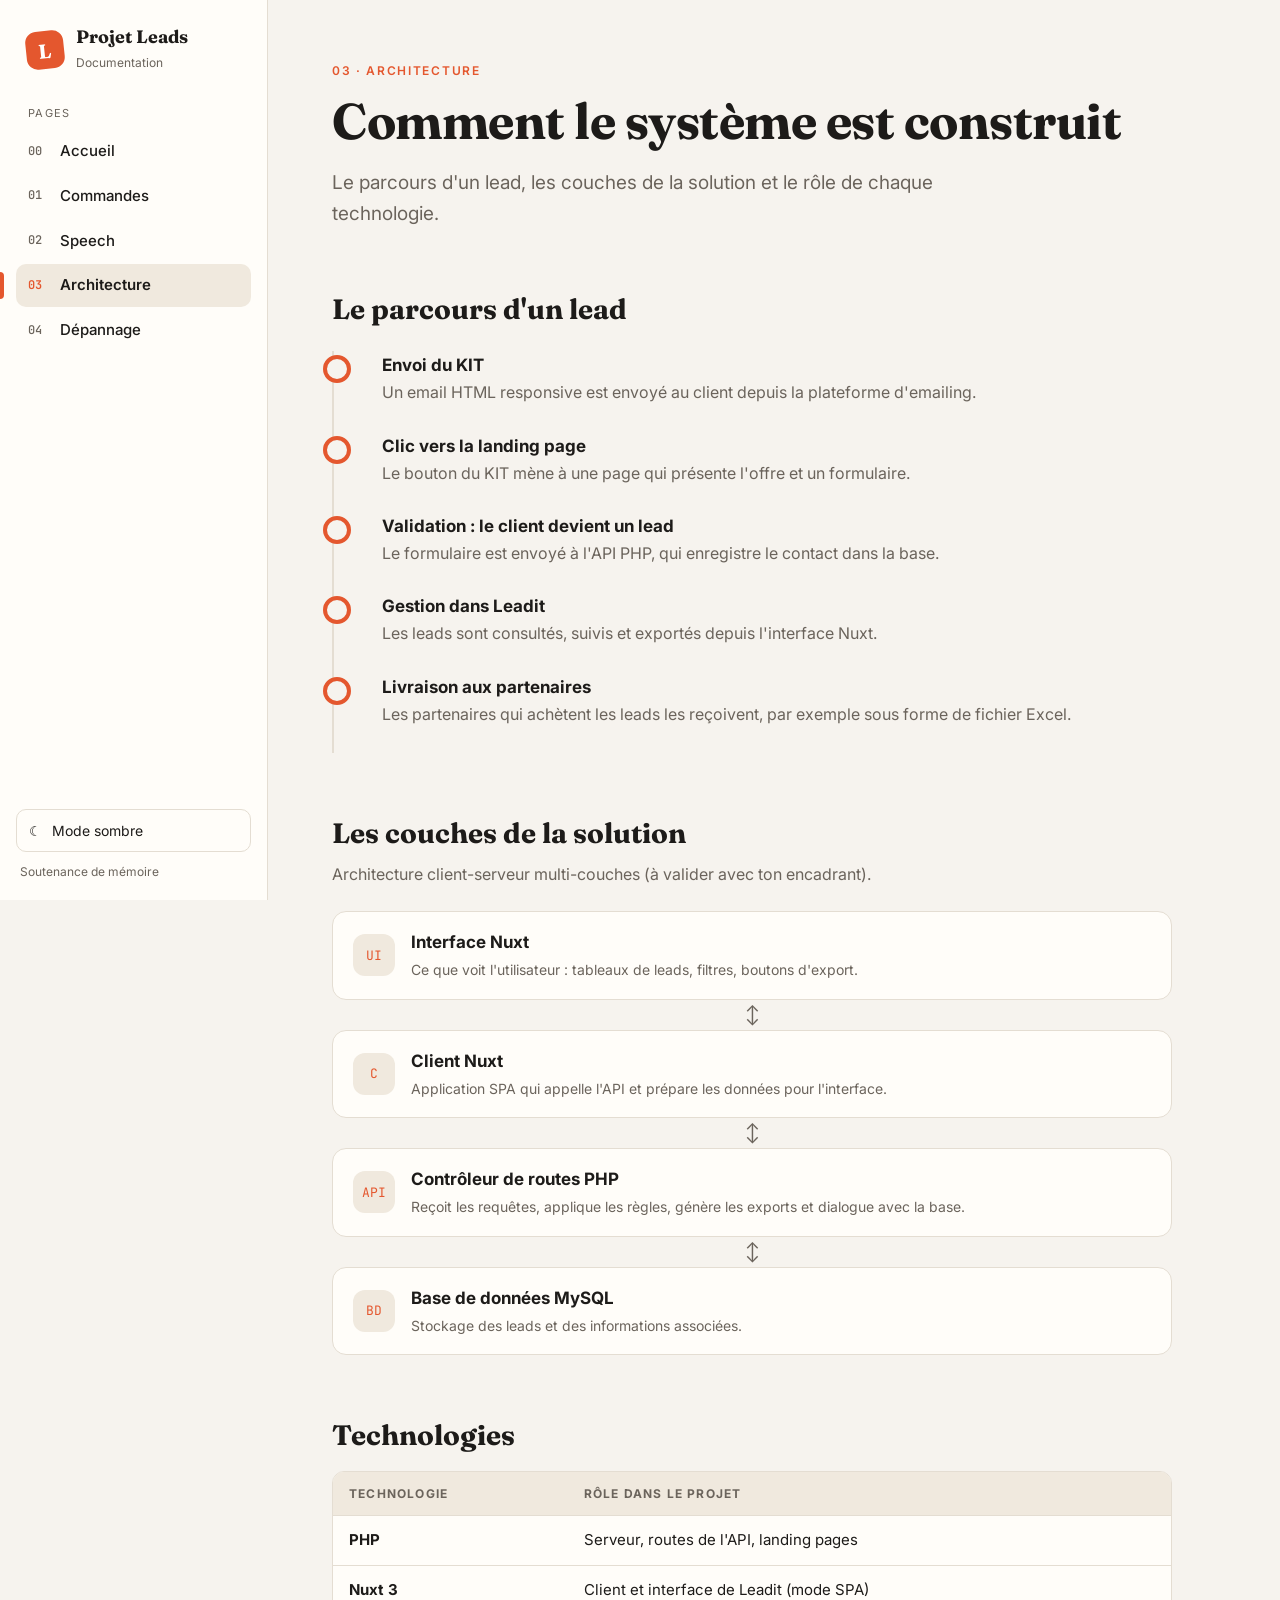
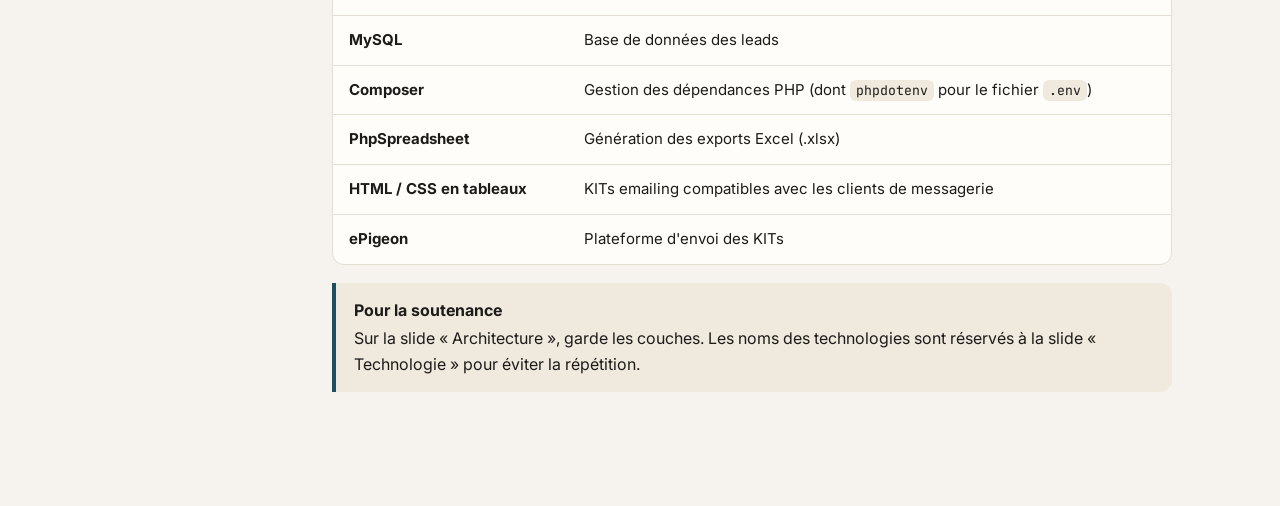
==== architecture.html @ 6f4f4c52 "CHORE: Initial commit." ====
<!doctype html>
<html lang="fr">
<head>
  <meta charset="utf-8">
  <meta name="viewport" content="width=device-width, initial-scale=1">
  <title>Architecture — Projet Leads</title>
  <script>try{var t=localStorage.getItem("theme");if(!t&&matchMedia("(prefers-color-scheme: dark)").matches)t="dark";if(t)document.documentElement.setAttribute("data-theme",t)}catch(e){}</script>
  <link rel="preconnect" href="https://fonts.googleapis.com">
  <link rel="preconnect" href="https://fonts.gstatic.com" crossorigin>
  <link href="https://fonts.googleapis.com/css2?family=Fraunces:opsz,wght@9..144,600;9..144,700&family=Inter:wght@400;500;600&family=JetBrains+Mono:wght@400;500&display=swap" rel="stylesheet">
  <link rel="stylesheet" href="assets/style.css">
</head>
<body data-page="architecture">
  <div id="app-nav"></div>

  <main class="main">
    <div class="content">

      <span class="eyebrow">03 · Architecture</span>
      <h1>Comment le système est construit</h1>
      <p class="lead">Le parcours d'un lead, les couches de la solution et le rôle de chaque technologie.</p>

      <h2 id="parcours">Le parcours d'un lead</h2>
      <ol class="timeline">
        <li><strong>Envoi du KIT</strong><span>Un email HTML responsive est envoyé au client depuis la plateforme d'emailing.</span></li>
        <li><strong>Clic vers la landing page</strong><span>Le bouton du KIT mène à une page qui présente l'offre et un formulaire.</span></li>
        <li><strong>Validation : le client devient un lead</strong><span>Le formulaire est envoyé à l'API PHP, qui enregistre le contact dans la base.</span></li>
        <li><strong>Gestion dans Leadit</strong><span>Les leads sont consultés, suivis et exportés depuis l'interface Nuxt.</span></li>
        <li><strong>Livraison aux partenaires</strong><span>Les partenaires qui achètent les leads les reçoivent, par exemple sous forme de fichier Excel.</span></li>
      </ol>

      <h2 id="couches">Les couches de la solution</h2>
      <p class="muted">Architecture client-serveur multi-couches (à valider avec ton encadrant).</p>
      <div class="layers">
        <div class="layer"><span class="lv">UI</span><div><strong>Interface Nuxt</strong><span>Ce que voit l'utilisateur : tableaux de leads, filtres, boutons d'export.</span></div></div>
        <div class="layer-link">↕</div>
        <div class="layer"><span class="lv">C</span><div><strong>Client Nuxt</strong><span>Application SPA qui appelle l'API et prépare les données pour l'interface.</span></div></div>
        <div class="layer-link">↕</div>
        <div class="layer"><span class="lv">API</span><div><strong>Contrôleur de routes PHP</strong><span>Reçoit les requêtes, applique les règles, génère les exports et dialogue avec la base.</span></div></div>
        <div class="layer-link">↕</div>
        <div class="layer"><span class="lv">BD</span><div><strong>Base de données MySQL</strong><span>Stockage des leads et des informations associées.</span></div></div>
      </div>

      <h2 id="technos">Technologies</h2>
      <div class="table-wrap">
        <table class="t">
          <thead><tr><th>Technologie</th><th>Rôle dans le projet</th></tr></thead>
          <tbody>
            <tr><td><strong>PHP</strong></td><td>Serveur, routes de l'API, landing pages</td></tr>
            <tr><td><strong>Nuxt 3</strong></td><td>Client et interface de Leadit (mode SPA)</td></tr>
            <tr><td><strong>MySQL</strong></td><td>Base de données des leads</td></tr>
            <tr><td><strong>Composer</strong></td><td>Gestion des dépendances PHP (dont <code>phpdotenv</code> pour le fichier <code>.env</code>)</td></tr>
            <tr><td><strong>PhpSpreadsheet</strong></td><td>Génération des exports Excel (.xlsx)</td></tr>
            <tr><td><strong>HTML / CSS en tableaux</strong></td><td>KITs emailing compatibles avec les clients de messagerie</td></tr>
            <tr><td><strong>ePigeon</strong></td><td>Plateforme d'envoi des KITs</td></tr>
          </tbody>
        </table>
      </div>

      <div class="note teal">
        <strong>Pour la soutenance</strong>
        Sur la slide « Architecture », garde les couches. Les noms des technologies sont réservés à la slide « Technologie » pour éviter la répétition.
      </div>

    </div>
  </main>

  <script src="assets/app.js"></script>
</body>
</html>
---- assets/style.css ----
/* ==========================================================
   Documentation projet Leads — feuille de style partagée
   ========================================================== */

:root {
  --bg: #f6f3ee;
  --surface: #fffdf9;
  --ink: #1d1b19;
  --muted: #6b645c;
  --line: #e4ddd2;
  --soft: #f0e9de;
  --accent: #e4572e;
  --accent-ink: #ffffff;
  --teal: #1f4e5f;
  --code-bg: #1f1e1c;
  --code-ink: #f2ece2;
  --code-muted: #9c9488;
  --code-line: #2e2c29;
  --radius: 14px;
  --side: 268px;
  --font-body: "Inter", system-ui, -apple-system, "Segoe UI", Roboto, sans-serif;
  --font-head: "Fraunces", Georgia, "Times New Roman", serif;
  --font-mono: "JetBrains Mono", ui-monospace, "Cascadia Code", Consolas, monospace;
}

[data-theme="dark"] {
  --bg: #151412;
  --surface: #1e1c19;
  --ink: #f0eadf;
  --muted: #a39b8e;
  --line: #34312b;
  --soft: #2a2722;
  --accent: #ff7a50;
  --accent-ink: #1d1b19;
  --teal: #7fc4d6;
  --code-bg: #0f0e0d;
  --code-line: #262421;
}

* { box-sizing: border-box; }
html { scroll-behavior: smooth; }
body {
  margin: 0;
  background: var(--bg);
  color: var(--ink);
  font-family: var(--font-body);
  font-size: 16px;
  line-height: 1.65;
  -webkit-font-smoothing: antialiased;
}
a { color: var(--accent); text-underline-offset: 3px; }
a:hover { text-decoration-thickness: 2px; }
code, kbd {
  font-family: var(--font-mono);
  font-size: 0.88em;
  background: var(--soft);
  padding: 2px 6px;
  border-radius: 6px;
}

/* ---------- Sidebar ---------- */
.sidebar {
  position: fixed;
  inset: 0 auto 0 0;
  width: var(--side);
  background: var(--surface);
  border-right: 1px solid var(--line);
  padding: 26px 16px 18px;
  display: flex;
  flex-direction: column;
  overflow-y: auto;
  z-index: 40;
  transition: transform 0.25s ease;
}
.brand {
  display: flex;
  align-items: center;
  gap: 12px;
  padding: 0 10px 22px;
  text-decoration: none;
  color: var(--ink);
}
.brand-mark {
  width: 38px;
  height: 38px;
  border-radius: 11px;
  background: var(--accent);
  color: var(--accent-ink);
  display: grid;
  place-items: center;
  font-family: var(--font-head);
  font-weight: 700;
  font-size: 20px;
  transform: rotate(-6deg);
  flex: none;
}
.brand-text strong { display: block; font-family: var(--font-head); font-size: 18px; line-height: 1.2; }
.brand-text span { font-size: 12px; color: var(--muted); }

.nav { display: flex; flex-direction: column; gap: 2px; }
.nav-label {
  font-size: 11px;
  text-transform: uppercase;
  letter-spacing: 0.12em;
  color: var(--muted);
  padding: 8px 12px 6px;
}
.nav-link {
  display: flex;
  align-items: center;
  gap: 12px;
  padding: 9px 12px;
  border-radius: 10px;
  text-decoration: none;
  color: var(--ink);
  font-weight: 500;
  font-size: 15px;
  position: relative;
}
.nav-link .num { font-family: var(--font-mono); font-size: 12px; color: var(--muted); width: 20px; }
.nav-link:hover { background: var(--soft); }
.nav-link.active { background: var(--soft); font-weight: 600; }
.nav-link.active::before {
  content: "";
  position: absolute;
  left: -16px;
  top: 8px;
  bottom: 8px;
  width: 4px;
  border-radius: 0 4px 4px 0;
  background: var(--accent);
}
.nav-link.active .num { color: var(--accent); }

.sidebar-foot { margin-top: auto; padding-top: 20px; display: flex; flex-direction: column; gap: 10px; }
.theme-btn {
  display: flex;
  align-items: center;
  gap: 10px;
  width: 100%;
  padding: 9px 12px;
  border: 1px solid var(--line);
  background: transparent;
  color: var(--ink);
  border-radius: 10px;
  cursor: pointer;
  font: inherit;
  font-size: 14px;
}
.theme-btn:hover { background: var(--soft); }
.foot-note { font-size: 12px; color: var(--muted); padding: 0 4px; }

.topbar {
  display: none;
  position: fixed;
  top: 0;
  left: 0;
  right: 0;
  height: 56px;
  background: var(--surface);
  border-bottom: 1px solid var(--line);
  align-items: center;
  gap: 12px;
  padding: 0 14px;
  z-index: 35;
}
.topbar strong { font-family: var(--font-head); font-size: 17px; }
.burger {
  width: 40px;
  height: 40px;
  border: 1px solid var(--line);
  background: transparent;
  color: var(--ink);
  border-radius: 10px;
  font-size: 20px;
  cursor: pointer;
}
.overlay {
  display: none;
  position: fixed;
  inset: 0;
  background: rgba(0, 0, 0, 0.45);
  z-index: 38;
}

/* ---------- Main ---------- */
.main {
  margin-left: var(--side);
  padding: 56px clamp(20px, 5vw, 72px) 96px;
}
.content { max-width: 840px; }

.eyebrow {
  display: inline-block;
  font-size: 12px;
  font-weight: 600;
  text-transform: uppercase;
  letter-spacing: 0.14em;
  color: var(--accent);
  margin-bottom: 10px;
}
h1, h2, h3 { font-family: var(--font-head); line-height: 1.2; margin: 0; }
h1 { font-size: clamp(34px, 5vw, 50px); letter-spacing: -0.01em; }
h2 { font-size: 28px; margin-top: 64px; margin-bottom: 8px; scroll-margin-top: 90px; }
h3 { font-size: 19px; margin-top: 30px; margin-bottom: 6px; font-family: var(--font-body); font-weight: 600; }
.lead { font-size: 19px; color: var(--muted); max-width: 640px; margin: 16px 0 0; }
p { margin: 10px 0; }
.muted { color: var(--muted); }

/* ---------- Pills (sommaire de page) ---------- */
.pills {
  display: flex;
  gap: 8px;
  flex-wrap: wrap;
  margin: 28px 0 8px;
}
.pill {
  padding: 6px 14px;
  border: 1px solid var(--line);
  border-radius: 999px;
  font-size: 14px;
  text-decoration: none;
  color: var(--ink);
  background: var(--surface);
}
.pill:hover { border-color: var(--accent); }
.pill.on { background: var(--ink); color: var(--bg); border-color: var(--ink); }

/* ---------- Cartes ---------- */
.cards {
  display: grid;
  grid-template-columns: repeat(auto-fit, minmax(220px, 1fr));
  gap: 16px;
  margin-top: 24px;
}
.card {
  display: block;
  background: var(--surface);
  border: 1px solid var(--line);
  border-radius: var(--radius);
  padding: 20px 20px 22px;
  text-decoration: none;
  color: var(--ink);
  transition: transform 0.15s ease, border-color 0.15s ease;
}
a.card:hover { transform: translateY(-3px); border-color: var(--accent); }
.card .tag { font-family: var(--font-mono); font-size: 12px; color: var(--accent); }
.card h3 { margin: 8px 0 6px; font-family: var(--font-head); font-size: 21px; }
.card p { margin: 0; color: var(--muted); font-size: 15px; }

/* ---------- Blocs de commande ---------- */
.cmd {
  background: var(--code-bg);
  border-radius: 12px;
  margin: 12px 0 22px;
  overflow: hidden;
}
.cmd-head {
  display: flex;
  justify-content: space-between;
  align-items: center;
  padding: 8px 10px 8px 16px;
  border-bottom: 1px solid var(--code-line);
  color: var(--code-muted);
  font: 12px var(--font-mono);
}
.cmd pre {
  margin: 0;
  padding: 14px 16px;
  overflow-x: auto;
  color: var(--code-ink);
  font: 13.5px/1.75 var(--font-mono);
}
.cmd pre code { background: none; padding: 0; font: inherit; color: inherit; }
.cmd .c { color: var(--code-muted); }
.copy {
  border: 0;
  background: #2f2d2a;
  color: #eee;
  padding: 5px 12px;
  border-radius: 7px;
  cursor: pointer;
  font: 12px var(--font-body);
}
.copy:hover { background: #3b3834; }
.copy.done { background: var(--accent); color: var(--accent-ink); }

.search {
  width: 100%;
  margin-top: 26px;
  padding: 12px 16px;
  border: 1px solid var(--line);
  border-radius: 12px;
  background: var(--surface);
  color: var(--ink);
  font: inherit;
}
.search:focus { outline: 2px solid var(--accent); outline-offset: 1px; }
.count { font-size: 13px; color: var(--muted); margin-top: 8px; }
.cmd-item[hidden] { display: none; }

/* ---------- Notes / étapes ---------- */
.note {
  border-left: 4px solid var(--accent);
  background: var(--soft);
  padding: 14px 18px;
  border-radius: 0 12px 12px 0;
  margin: 18px 0;
}
.note.teal { border-left-color: var(--teal); }
.note strong:first-child { display: block; margin-bottom: 2px; }

.steps { list-style: none; counter-reset: s; padding: 0; margin: 18px 0; }
.steps li {
  counter-increment: s;
  position: relative;
  padding: 0 0 18px 52px;
}
.steps li::before {
  content: counter(s);
  position: absolute;
  left: 0;
  top: -2px;
  width: 36px;
  height: 36px;
  border-radius: 50%;
  background: var(--ink);
  color: var(--bg);
  display: grid;
  place-items: center;
  font-weight: 600;
  font-size: 15px;
}
.steps li:not(:last-child)::after {
  content: "";
  position: absolute;
  left: 17px;
  top: 38px;
  bottom: 2px;
  width: 2px;
  background: var(--line);
}
.steps li strong { display: block; }

/* ---------- Tableaux ---------- */
.table-wrap { overflow-x: auto; margin: 18px 0; border: 1px solid var(--line); border-radius: 12px; background: var(--surface); }
table.t { border-collapse: collapse; width: 100%; font-size: 15px; }
table.t th, table.t td { text-align: left; padding: 12px 16px; border-bottom: 1px solid var(--line); vertical-align: top; }
table.t th { font-size: 12px; text-transform: uppercase; letter-spacing: 0.1em; color: var(--muted); background: var(--soft); }
table.t tr:last-child td { border-bottom: 0; }

/* ---------- Architecture ---------- */
.layers { margin: 24px 0; display: flex; flex-direction: column; align-items: stretch; }
.layer {
  background: var(--surface);
  border: 1px solid var(--line);
  border-radius: var(--radius);
  padding: 16px 20px;
  display: flex;
  gap: 16px;
  align-items: center;
}
.layer .lv {
  flex: none;
  width: 42px;
  height: 42px;
  border-radius: 12px;
  display: grid;
  place-items: center;
  background: var(--soft);
  font-family: var(--font-mono);
  font-size: 13px;
  color: var(--accent);
}
.layer strong { display: block; font-size: 17px; }
.layer span { color: var(--muted); font-size: 14px; }
.layer-link { text-align: center; color: var(--muted); font-size: 18px; line-height: 1; padding: 6px 0; }

.timeline { list-style: none; margin: 24px 0; padding: 0 0 0 26px; border-left: 2px solid var(--line); }
.timeline li { position: relative; padding: 0 0 26px 22px; }
.timeline li::before {
  content: "";
  position: absolute;
  left: -37px;
  top: 4px;
  width: 20px;
  height: 20px;
  border-radius: 50%;
  background: var(--bg);
  border: 4px solid var(--accent);
}
.timeline strong { display: block; font-size: 17px; }
.timeline span { color: var(--muted); }

/* ---------- Dépannage ---------- */
details.q {
  background: var(--surface);
  border: 1px solid var(--line);
  border-radius: 12px;
  margin: 10px 0;
}
details.q summary {
  cursor: pointer;
  padding: 14px 18px;
  font-weight: 600;
  list-style: none;
  display: flex;
  justify-content: space-between;
  gap: 12px;
}
details.q summary::-webkit-details-marker { display: none; }
details.q summary::after { content: "+"; font-size: 20px; color: var(--accent); line-height: 1; }
details.q[open] summary::after { content: "–"; }
details.q .body { padding: 0 18px 16px; }
details.q .body .cmd { margin-bottom: 8px; }

/* ---------- Case à cocher ---------- */
.checklist { list-style: none; padding: 0; margin: 18px 0; }
.checklist label {
  display: flex;
  gap: 12px;
  align-items: flex-start;
  padding: 12px 16px;
  background: var(--surface);
  border: 1px solid var(--line);
  border-radius: 12px;
  margin-bottom: 8px;
  cursor: pointer;
}
.checklist input { margin-top: 5px; accent-color: var(--accent); width: 18px; height: 18px; }
.checklist input:checked + span { text-decoration: line-through; color: var(--muted); }

dl.lexique { margin: 18px 0; }
dl.lexique dt { font-weight: 600; margin-top: 14px; }
dl.lexique dd { margin: 2px 0 0; color: var(--muted); }

/* ---------- Page Speech ---------- */
.toolbar {
  position: sticky;
  top: 0;
  z-index: 20;
  background: var(--bg);
  border-bottom: 1px solid var(--line);
  margin: 28px 0 0;
  padding: 12px 0;
  display: flex;
  flex-wrap: wrap;
  gap: 8px;
  align-items: center;
}
.toolbar .spacer { flex: 1; }
.tbtn {
  border: 1px solid var(--line);
  background: var(--surface);
  color: var(--ink);
  border-radius: 10px;
  padding: 7px 12px;
  font: inherit;
  font-size: 14px;
  cursor: pointer;
}
.tbtn:hover { border-color: var(--accent); }
.total { font-size: 14px; color: var(--muted); }
.total strong { color: var(--ink); }

.speech-block { padding-top: 8px; scroll-margin-top: 130px; }
.speech-head { display: flex; align-items: baseline; gap: 14px; flex-wrap: wrap; margin-top: 48px; }
.speech-head .n { font-family: var(--font-mono); color: var(--accent); font-size: 14px; }
.speech-head h2 { margin: 0; }
.chip {
  font-size: 12px;
  padding: 3px 10px;
  border-radius: 999px;
  background: var(--soft);
  color: var(--muted);
  font-weight: 500;
}
.say { font-size: var(--say-size, 18px); line-height: 1.85; margin: 14px 0; }
.cue {
  font-size: 14px;
  color: var(--teal);
  border-left: 3px solid var(--teal);
  padding: 2px 0 2px 12px;
  margin: 16px 0;
}
.todo { background: var(--soft); border-radius: 6px; padding: 0 5px; font-size: 0.92em; }

body.focus .sidebar,
body.focus .topbar,
body.focus .overlay,
body.focus .pills,
body.focus .hide-focus { display: none !important; }
body.focus .main { margin-left: 0; padding-top: 24px; }
body.focus .content { max-width: 780px; margin: 0 auto; }

/* ---------- Responsive ---------- */
@media (max-width: 900px) {
  .sidebar { transform: translateX(-100%); }
  .sidebar.open { transform: none; box-shadow: 0 0 40px rgba(0, 0, 0, 0.3); }
  .topbar { display: flex; }
  .overlay.show { display: block; }
  .main { margin-left: 0; padding-top: 84px; }
  .toolbar { top: 56px; }
  body.focus .toolbar { top: 0; }
  .speech-block { scroll-margin-top: 190px; }
  h2 { font-size: 24px; margin-top: 52px; }
}

@media print {
  .sidebar, .topbar, .toolbar, .copy, .pills { display: none !important; }
  .main { margin: 0; padding: 0; }
  body { background: #fff; color: #000; }
}
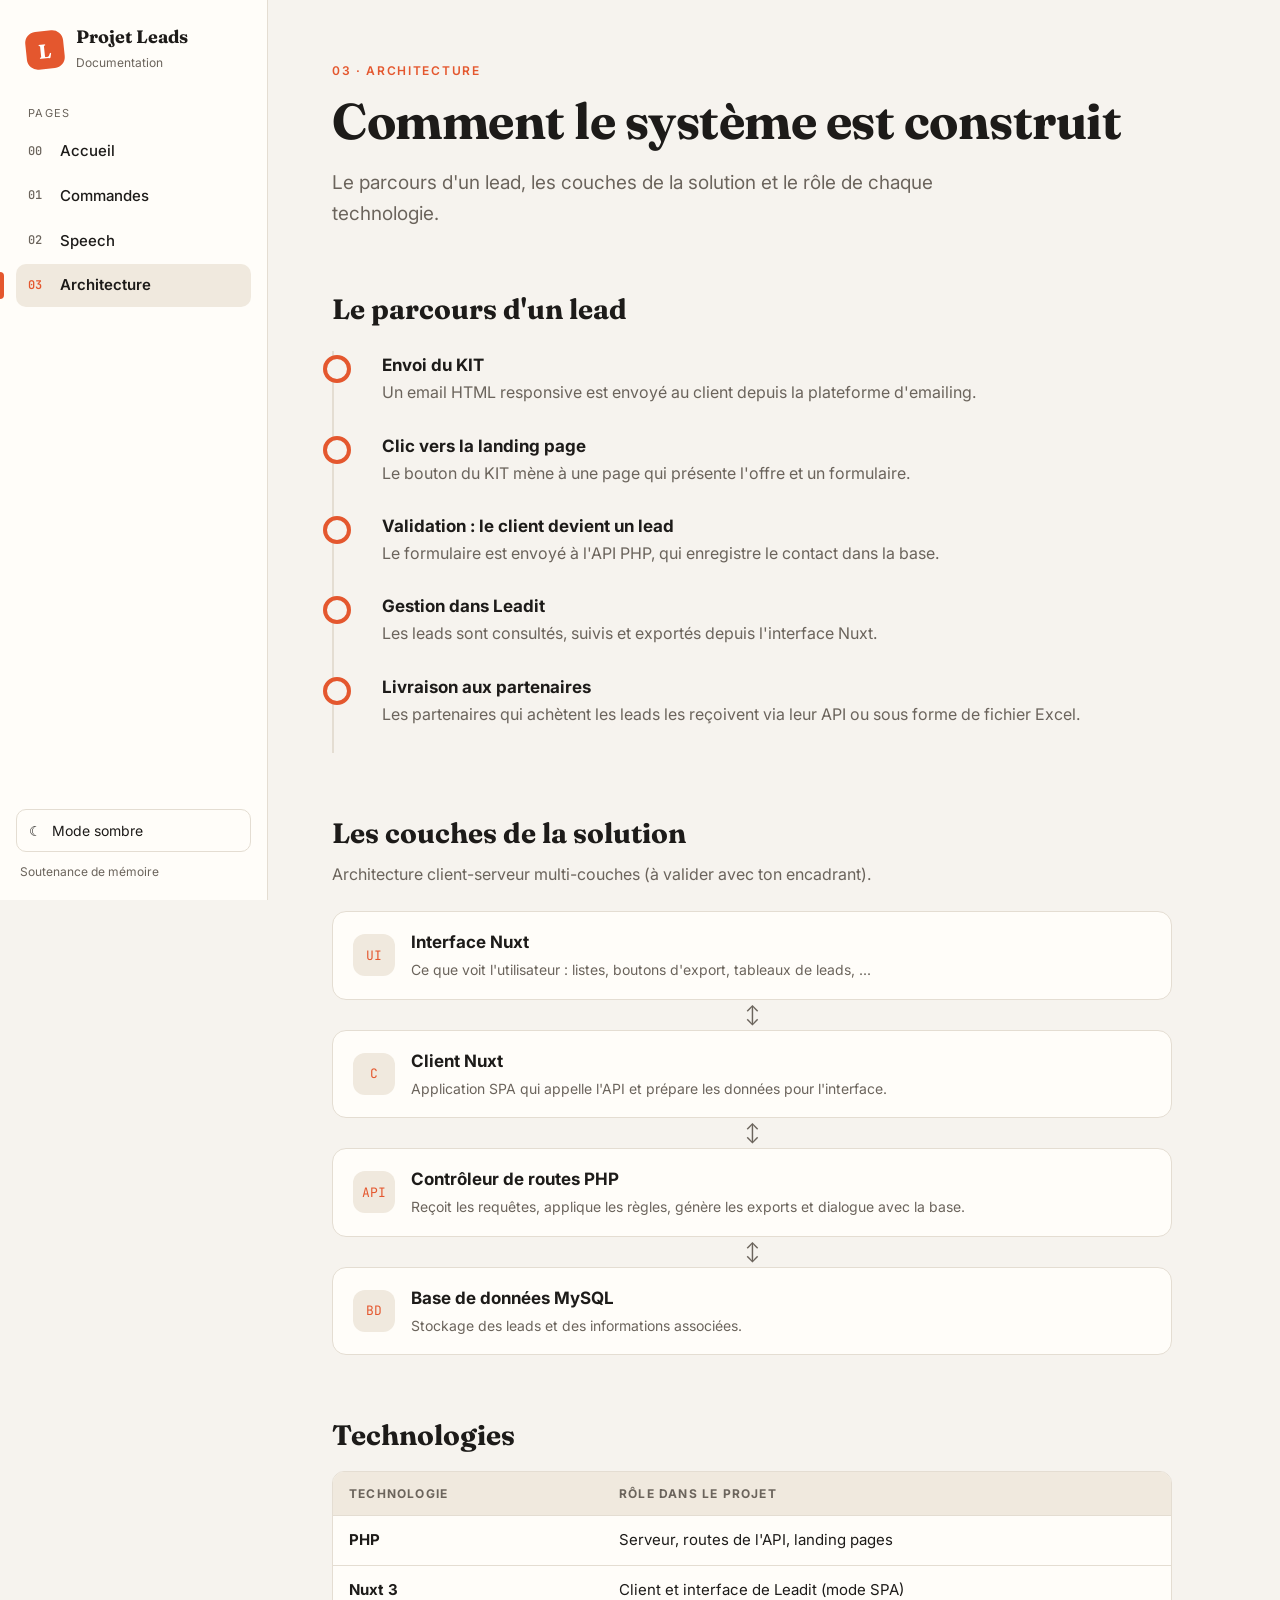
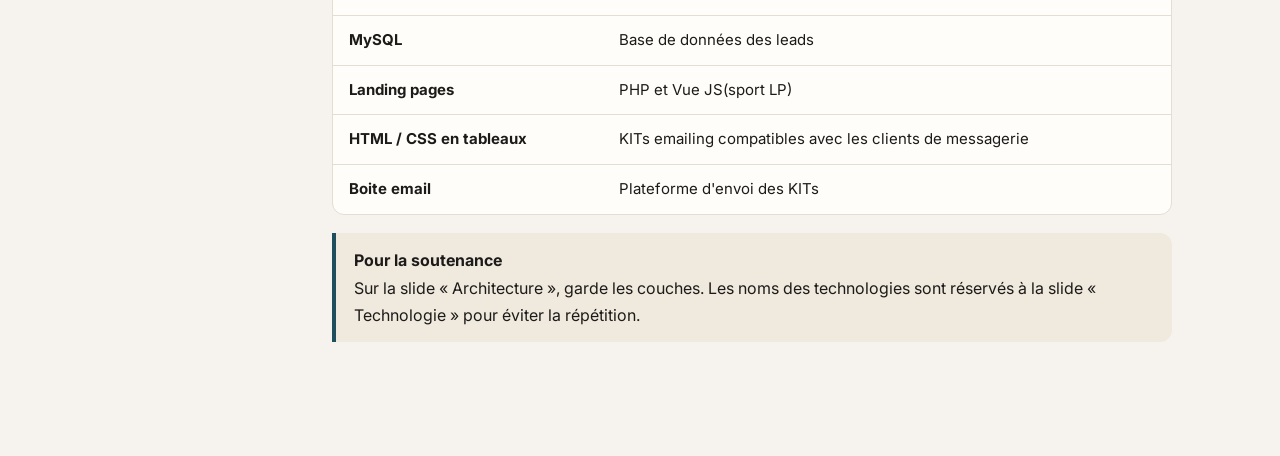
==== commit aa3b2885: "Fix some description the architectur of the application." ====
--- a/architecture.html
+++ b/architecture.html
@@ -1,70 +1,173 @@
 <!doctype html>
 <html lang="fr">
-<head>
-  <meta charset="utf-8">
-  <meta name="viewport" content="width=device-width, initial-scale=1">
-  <title>Architecture — Projet Leads</title>
-  <script>try{var t=localStorage.getItem("theme");if(!t&&matchMedia("(prefers-color-scheme: dark)").matches)t="dark";if(t)document.documentElement.setAttribute("data-theme",t)}catch(e){}</script>
-  <link rel="preconnect" href="https://fonts.googleapis.com">
-  <link rel="preconnect" href="https://fonts.gstatic.com" crossorigin>
-  <link href="https://fonts.googleapis.com/css2?family=Fraunces:opsz,wght@9..144,600;9..144,700&family=Inter:wght@400;500;600&family=JetBrains+Mono:wght@400;500&display=swap" rel="stylesheet">
-  <link rel="stylesheet" href="assets/style.css">
-</head>
-<body data-page="architecture">
-  <div id="app-nav"></div>
+  <head>
+    <meta charset="utf-8" />
+    <meta name="viewport" content="width=device-width, initial-scale=1" />
+    <title>Architecture — Projet Leads</title>
+    <script>
+      try {
+        var t = localStorage.getItem("theme");
+        if (!t && matchMedia("(prefers-color-scheme: dark)").matches)
+          t = "dark";
+        if (t) document.documentElement.setAttribute("data-theme", t);
+      } catch (e) {}
+    </script>
+    <link rel="preconnect" href="https://fonts.googleapis.com" />
+    <link rel="preconnect" href="https://fonts.gstatic.com" crossorigin />
+    <link
+      href="https://fonts.googleapis.com/css2?family=Fraunces:opsz,wght@9..144,600;9..144,700&family=Inter:wght@400;500;600&family=JetBrains+Mono:wght@400;500&display=swap"
+      rel="stylesheet"
+    />
+    <link rel="stylesheet" href="assets/style.css" />
+  </head>
+  <body data-page="architecture">
+    <div id="app-nav"></div>
 
-  <main class="main">
-    <div class="content">
+    <main class="main">
+      <div class="content">
+        <span class="eyebrow">03 · Architecture</span>
+        <h1>Comment le système est construit</h1>
+        <p class="lead">
+          Le parcours d'un lead, les couches de la solution et le rôle de chaque
+          technologie.
+        </p>
 
-      <span class="eyebrow">03 · Architecture</span>
-      <h1>Comment le système est construit</h1>
-      <p class="lead">Le parcours d'un lead, les couches de la solution et le rôle de chaque technologie.</p>
+        <h2 id="parcours">Le parcours d'un lead</h2>
+        <ol class="timeline">
+          <li>
+            <strong>Envoi du KIT</strong
+            ><span
+              >Un email HTML responsive est envoyé au client depuis la
+              plateforme d'emailing.</span
+            >
+          </li>
+          <li>
+            <strong>Clic vers la landing page</strong
+            ><span
+              >Le bouton du KIT mène à une page qui présente l'offre et un
+              formulaire.</span
+            >
+          </li>
+          <li>
+            <strong>Validation : le client devient un lead</strong
+            ><span
+              >Le formulaire est envoyé à l'API PHP, qui enregistre le contact
+              dans la base.</span
+            >
+          </li>
+          <li>
+            <strong>Gestion dans Leadit</strong
+            ><span
+              >Les leads sont consultés, suivis et exportés depuis l'interface
+              Nuxt.</span
+            >
+          </li>
+          <li>
+            <strong>Livraison aux partenaires</strong
+            ><span
+              >Les partenaires qui achètent les leads les reçoivent via leur API
+              ou sous forme de fichier Excel.</span
+            >
+          </li>
+        </ol>
 
-      <h2 id="parcours">Le parcours d'un lead</h2>
-      <ol class="timeline">
-        <li><strong>Envoi du KIT</strong><span>Un email HTML responsive est envoyé au client depuis la plateforme d'emailing.</span></li>
-        <li><strong>Clic vers la landing page</strong><span>Le bouton du KIT mène à une page qui présente l'offre et un formulaire.</span></li>
-        <li><strong>Validation : le client devient un lead</strong><span>Le formulaire est envoyé à l'API PHP, qui enregistre le contact dans la base.</span></li>
-        <li><strong>Gestion dans Leadit</strong><span>Les leads sont consultés, suivis et exportés depuis l'interface Nuxt.</span></li>
-        <li><strong>Livraison aux partenaires</strong><span>Les partenaires qui achètent les leads les reçoivent, par exemple sous forme de fichier Excel.</span></li>
-      </ol>
+        <h2 id="couches">Les couches de la solution</h2>
+        <p class="muted">
+          Architecture client-serveur multi-couches (à valider avec ton
+          encadrant).
+        </p>
+        <div class="layers">
+          <div class="layer">
+            <span class="lv">UI</span>
+            <div>
+              <strong>Interface Nuxt</strong
+              ><span
+                >Ce que voit l'utilisateur : listes, boutons d'export, tableaux
+                de leads, ...</span
+              >
+            </div>
+          </div>
+          <div class="layer-link">↕</div>
+          <div class="layer">
+            <span class="lv">C</span>
+            <div>
+              <strong>Client Nuxt</strong
+              ><span
+                >Application SPA qui appelle l'API et prépare les données pour
+                l'interface.</span
+              >
+            </div>
+          </div>
+          <div class="layer-link">↕</div>
+          <div class="layer">
+            <span class="lv">API</span>
+            <div>
+              <strong>Contrôleur de routes PHP</strong
+              ><span
+                >Reçoit les requêtes, applique les règles, génère les exports et
+                dialogue avec la base.</span
+              >
+            </div>
+          </div>
+          <div class="layer-link">↕</div>
+          <div class="layer">
+            <span class="lv">BD</span>
+            <div>
+              <strong>Base de données MySQL</strong
+              ><span>Stockage des leads et des informations associées.</span>
+            </div>
+          </div>
+        </div>
 
-      <h2 id="couches">Les couches de la solution</h2>
-      <p class="muted">Architecture client-serveur multi-couches (à valider avec ton encadrant).</p>
-      <div class="layers">
-        <div class="layer"><span class="lv">UI</span><div><strong>Interface Nuxt</strong><span>Ce que voit l'utilisateur : tableaux de leads, filtres, boutons d'export.</span></div></div>
-        <div class="layer-link">↕</div>
-        <div class="layer"><span class="lv">C</span><div><strong>Client Nuxt</strong><span>Application SPA qui appelle l'API et prépare les données pour l'interface.</span></div></div>
-        <div class="layer-link">↕</div>
-        <div class="layer"><span class="lv">API</span><div><strong>Contrôleur de routes PHP</strong><span>Reçoit les requêtes, applique les règles, génère les exports et dialogue avec la base.</span></div></div>
-        <div class="layer-link">↕</div>
-        <div class="layer"><span class="lv">BD</span><div><strong>Base de données MySQL</strong><span>Stockage des leads et des informations associées.</span></div></div>
+        <h2 id="technos">Technologies</h2>
+        <div class="table-wrap">
+          <table class="t">
+            <thead>
+              <tr>
+                <th>Technologie</th>
+                <th>Rôle dans le projet</th>
+              </tr>
+            </thead>
+            <tbody>
+              <tr>
+                <td><strong>PHP</strong></td>
+                <td>Serveur, routes de l'API, landing pages</td>
+              </tr>
+              <tr>
+                <td><strong>Nuxt 3</strong></td>
+                <td>Client et interface de Leadit (mode SPA)</td>
+              </tr>
+              <tr>
+                <td><strong>MySQL</strong></td>
+                <td>Base de données des leads</td>
+              </tr>
+              <tr>
+                <td><strong>Landing pages</strong></td>
+                <td>PHP et Vue JS(sport LP)</td>
+              </tr>
+              <tr>
+                <td><strong>HTML / CSS en tableaux</strong></td>
+                <td>
+                  KITs emailing compatibles avec les clients de messagerie
+                </td>
+              </tr>
+              <tr>
+                <td><strong>Boite email</strong></td>
+                <td>Plateforme d'envoi des KITs</td>
+              </tr>
+            </tbody>
+          </table>
+        </div>
+
+        <div class="note teal">
+          <strong>Pour la soutenance</strong>
+          Sur la slide « Architecture », garde les couches. Les noms des
+          technologies sont réservés à la slide « Technologie » pour éviter la
+          répétition.
+        </div>
       </div>
+    </main>
 
-      <h2 id="technos">Technologies</h2>
-      <div class="table-wrap">
-        <table class="t">
-          <thead><tr><th>Technologie</th><th>Rôle dans le projet</th></tr></thead>
-          <tbody>
-            <tr><td><strong>PHP</strong></td><td>Serveur, routes de l'API, landing pages</td></tr>
-            <tr><td><strong>Nuxt 3</strong></td><td>Client et interface de Leadit (mode SPA)</td></tr>
-            <tr><td><strong>MySQL</strong></td><td>Base de données des leads</td></tr>
-            <tr><td><strong>Composer</strong></td><td>Gestion des dépendances PHP (dont <code>phpdotenv</code> pour le fichier <code>.env</code>)</td></tr>
-            <tr><td><strong>PhpSpreadsheet</strong></td><td>Génération des exports Excel (.xlsx)</td></tr>
-            <tr><td><strong>HTML / CSS en tableaux</strong></td><td>KITs emailing compatibles avec les clients de messagerie</td></tr>
-            <tr><td><strong>ePigeon</strong></td><td>Plateforme d'envoi des KITs</td></tr>
-          </tbody>
-        </table>
-      </div>
-
-      <div class="note teal">
-        <strong>Pour la soutenance</strong>
-        Sur la slide « Architecture », garde les couches. Les noms des technologies sont réservés à la slide « Technologie » pour éviter la répétition.
-      </div>
-
-    </div>
-  </main>
-
-  <script src="assets/app.js"></script>
-</body>
+    <script src="assets/app.js"></script>
+  </body>
 </html>
